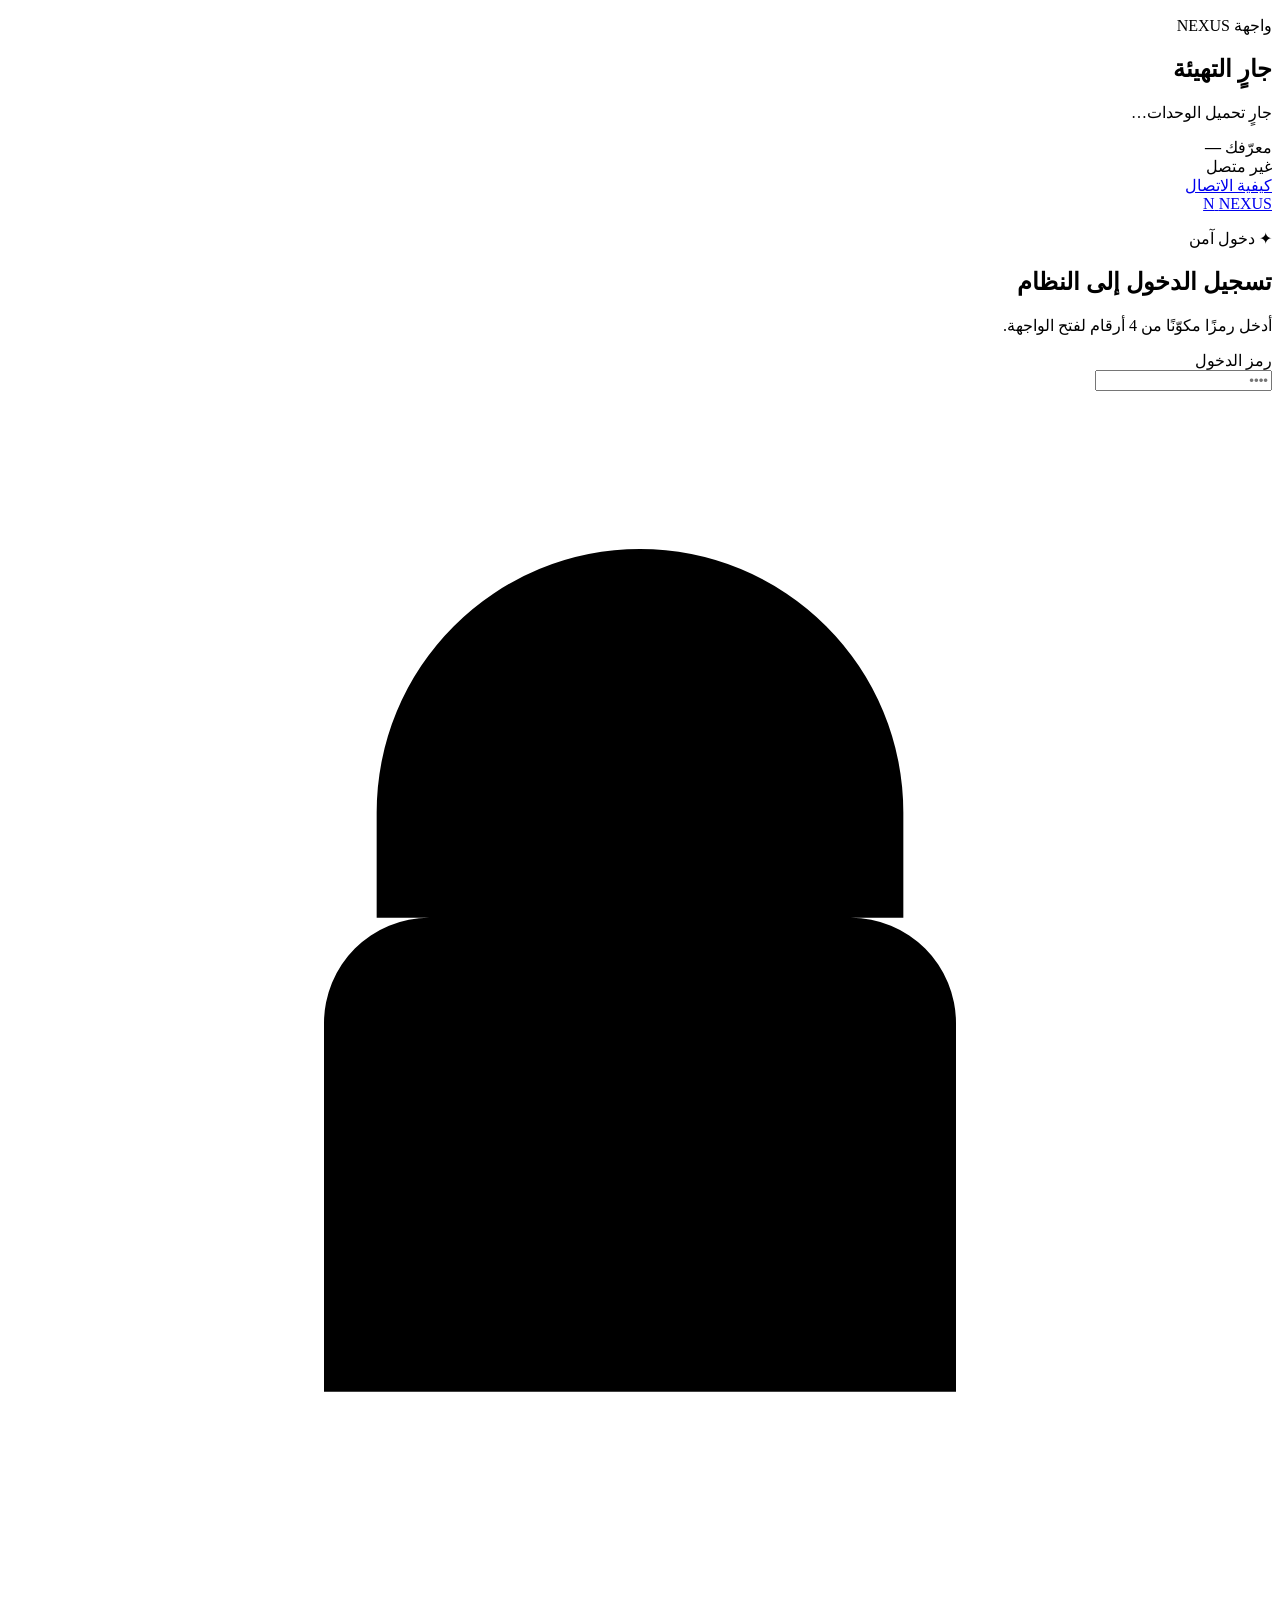
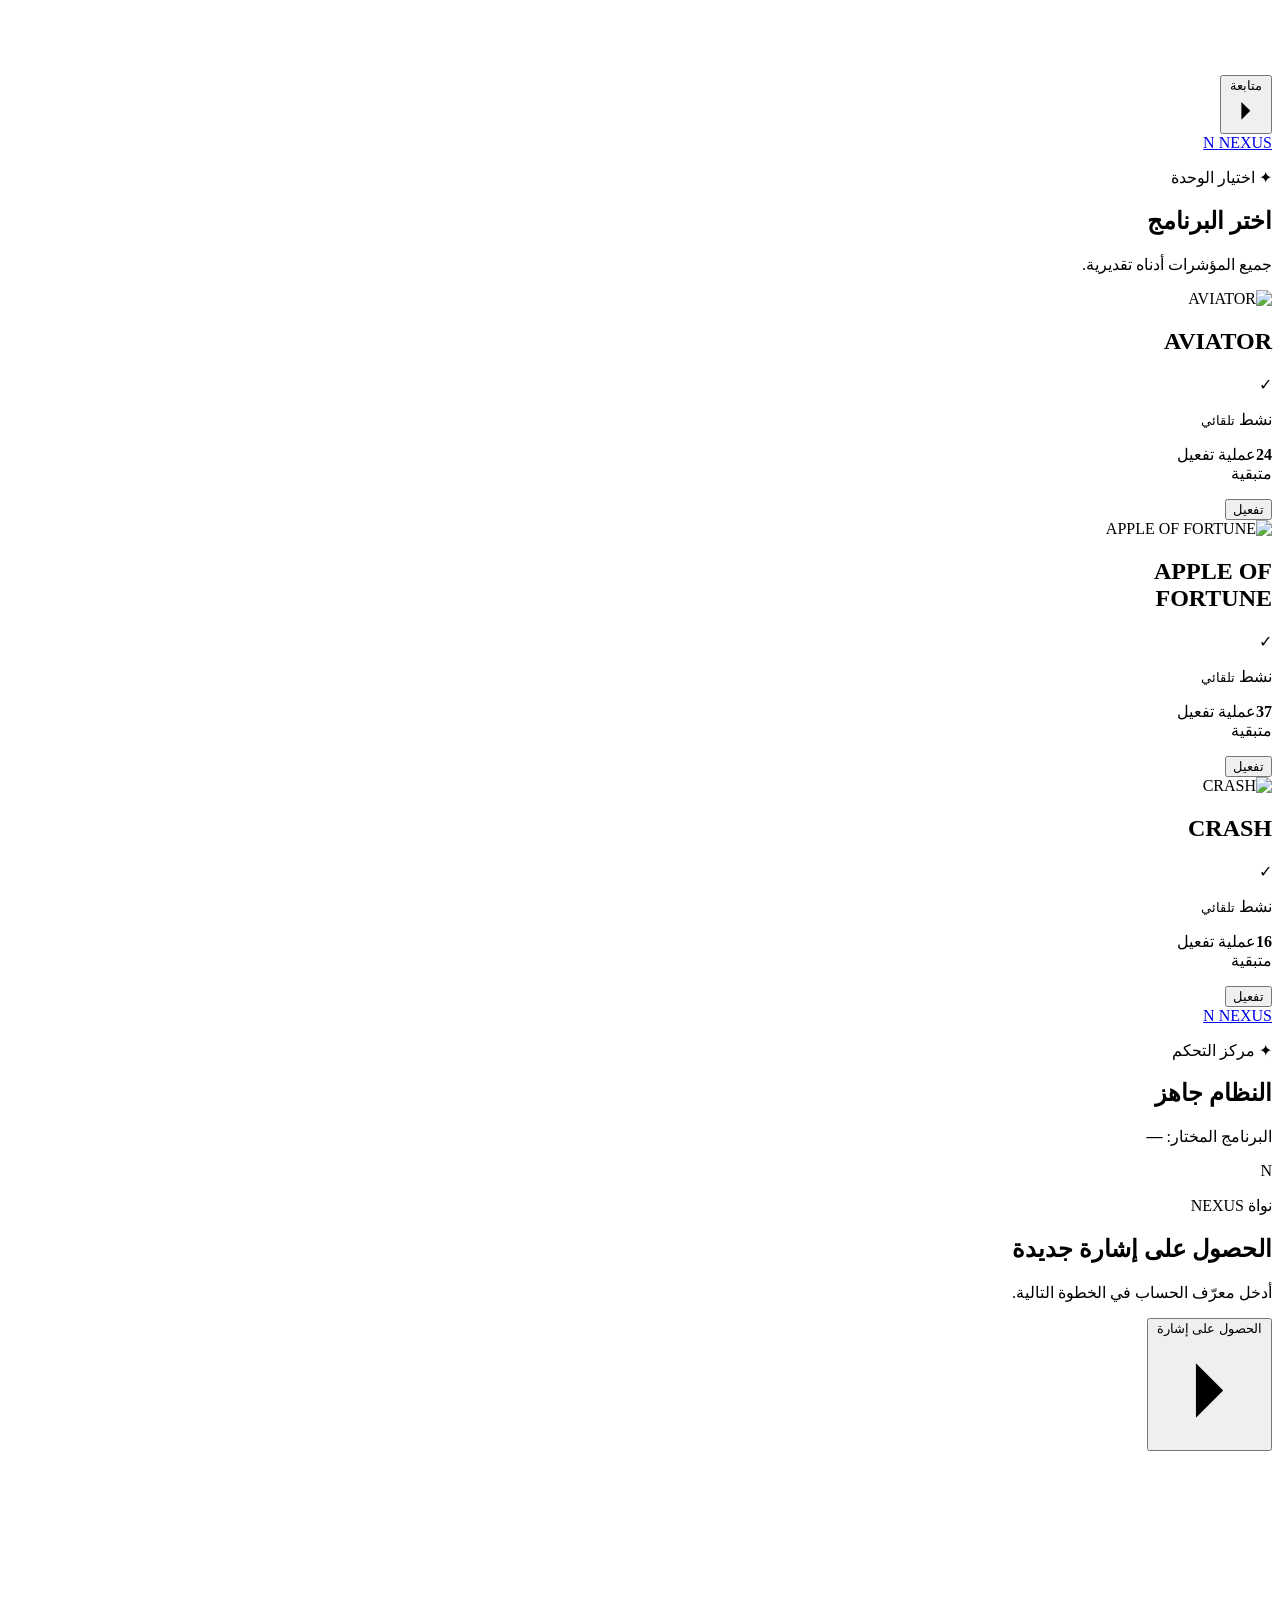
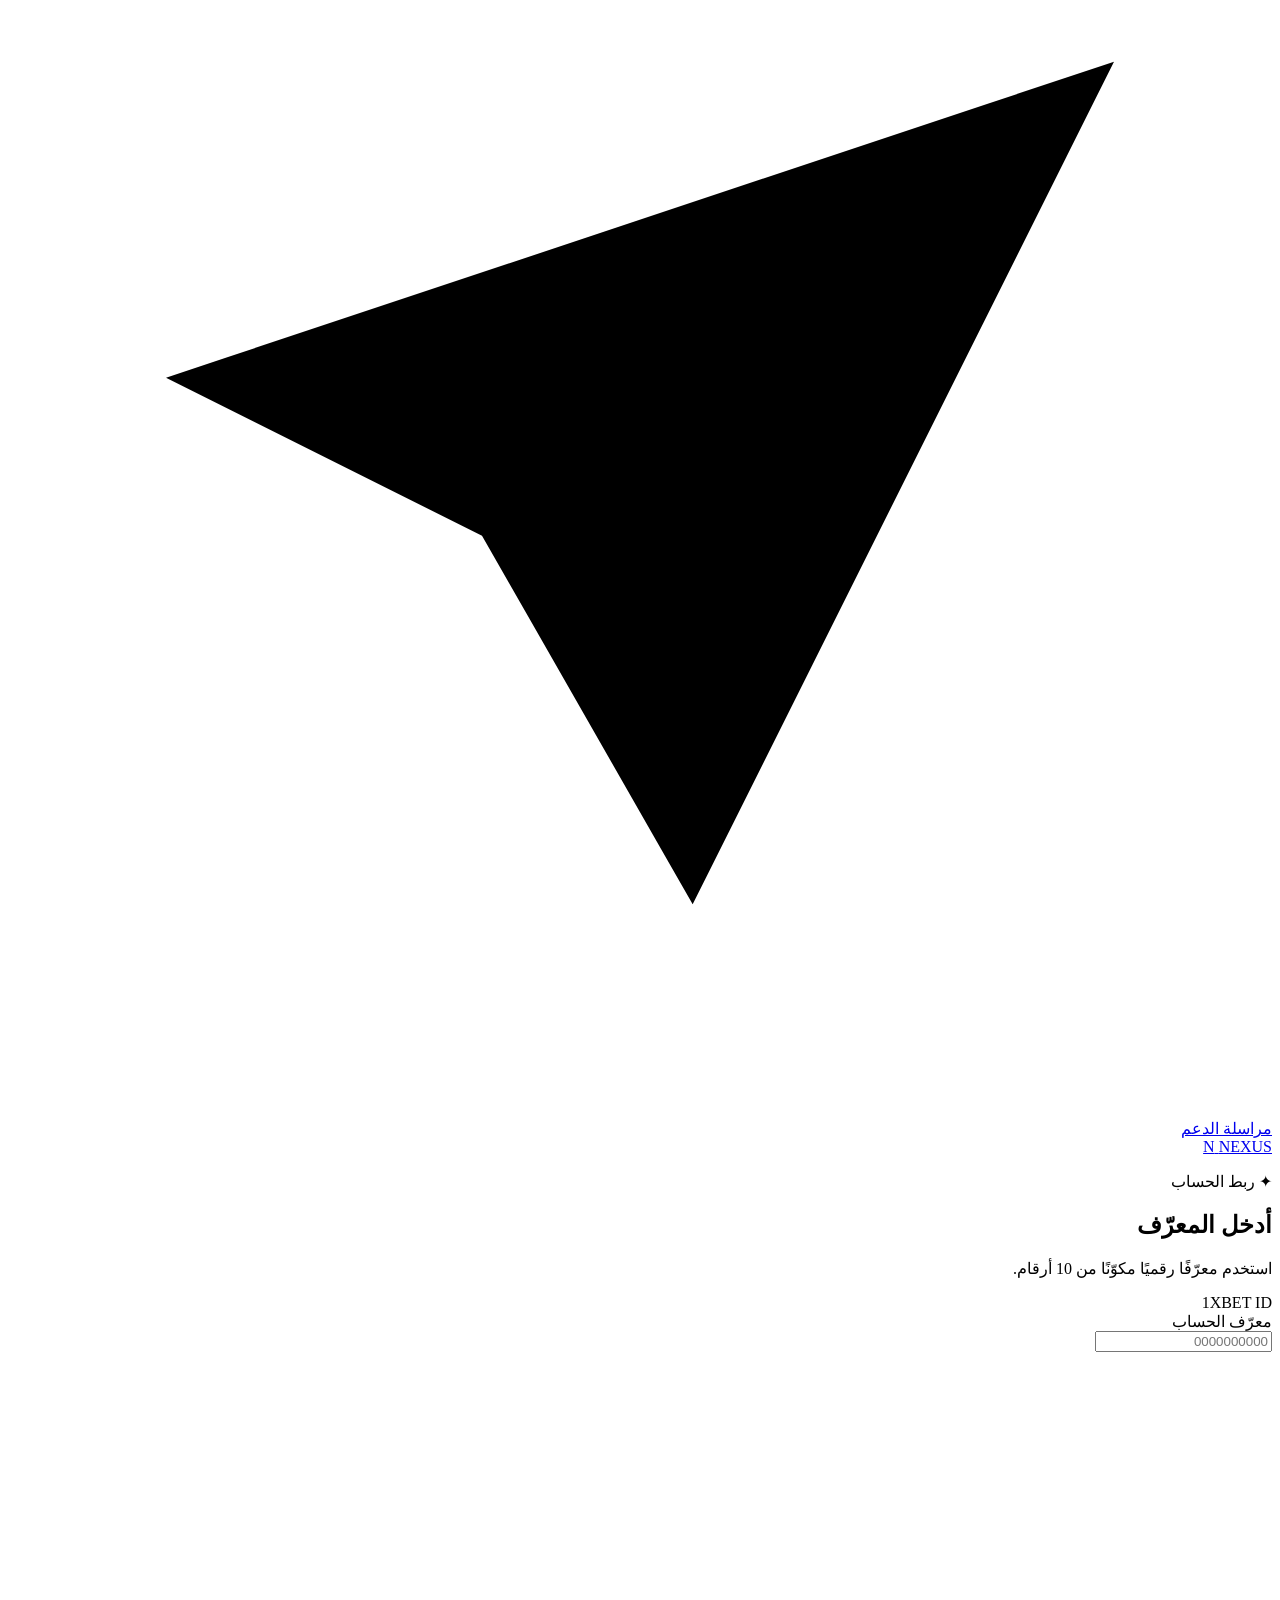
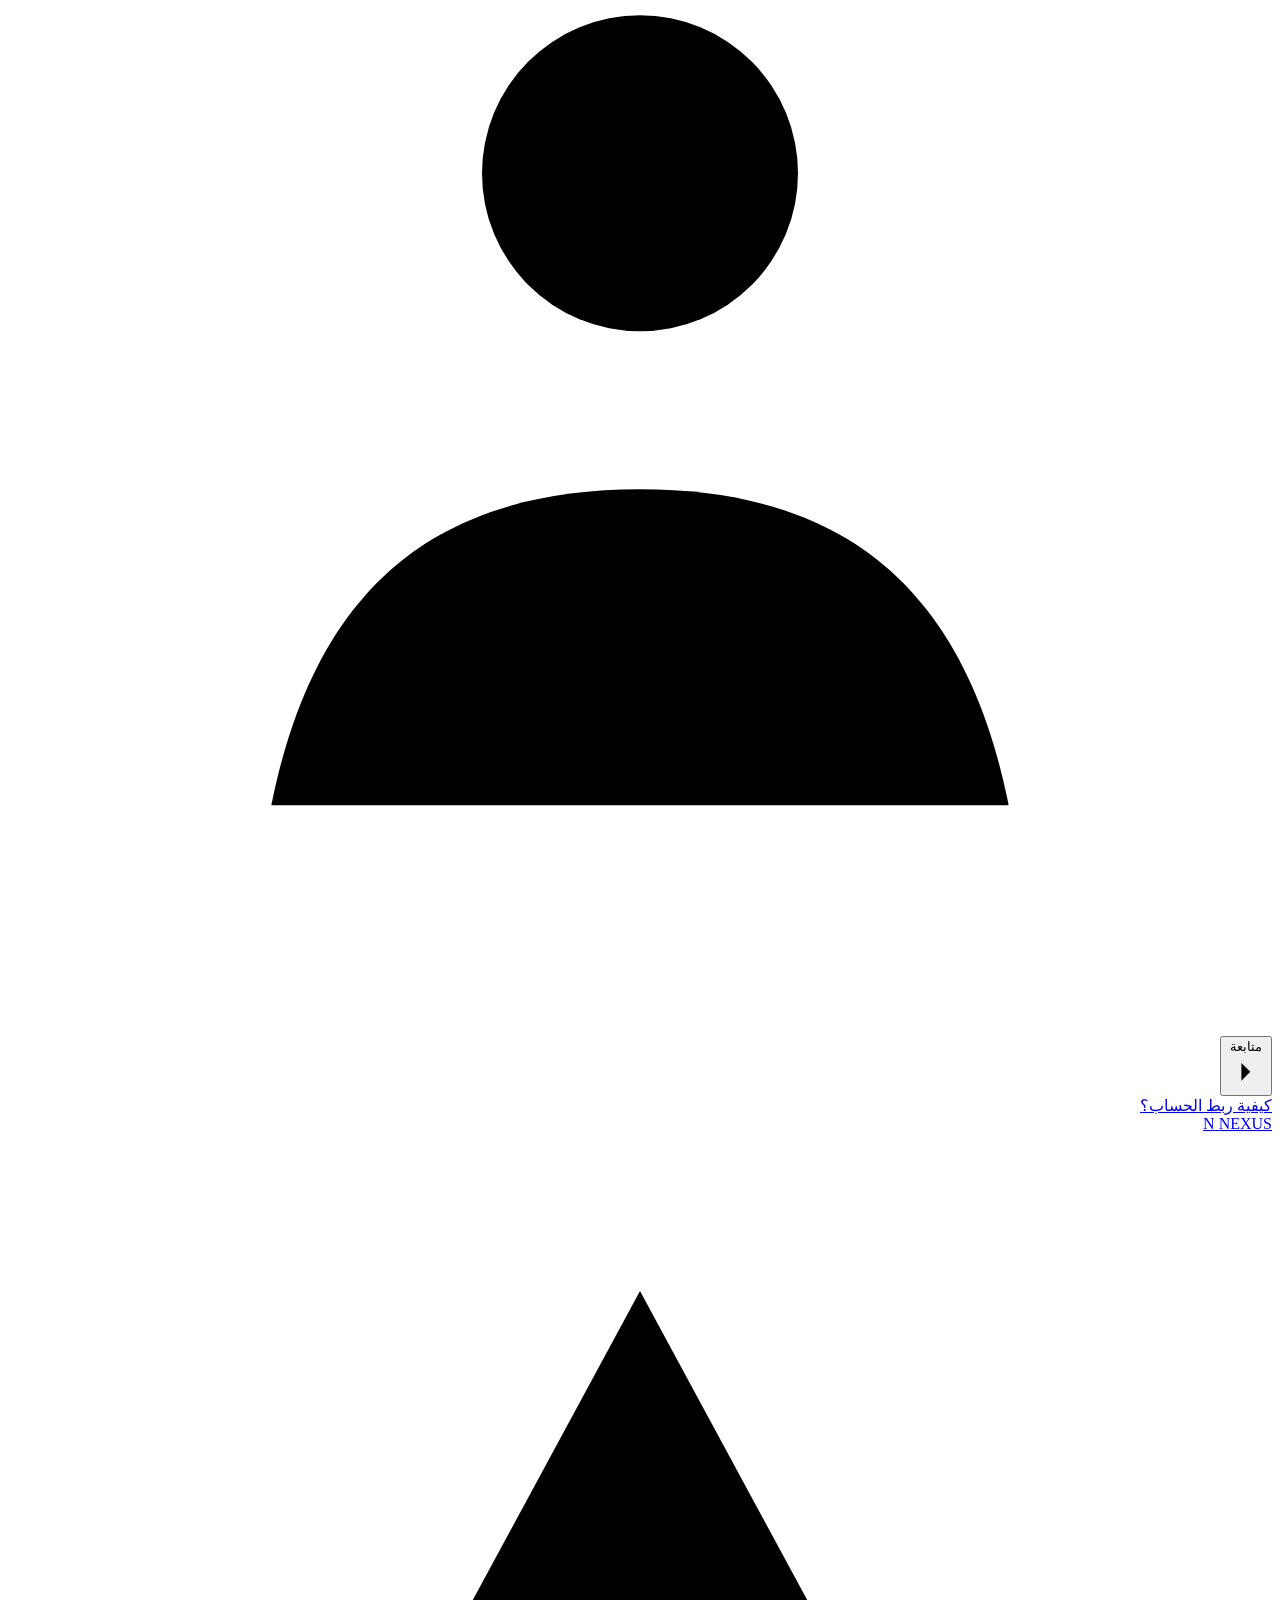
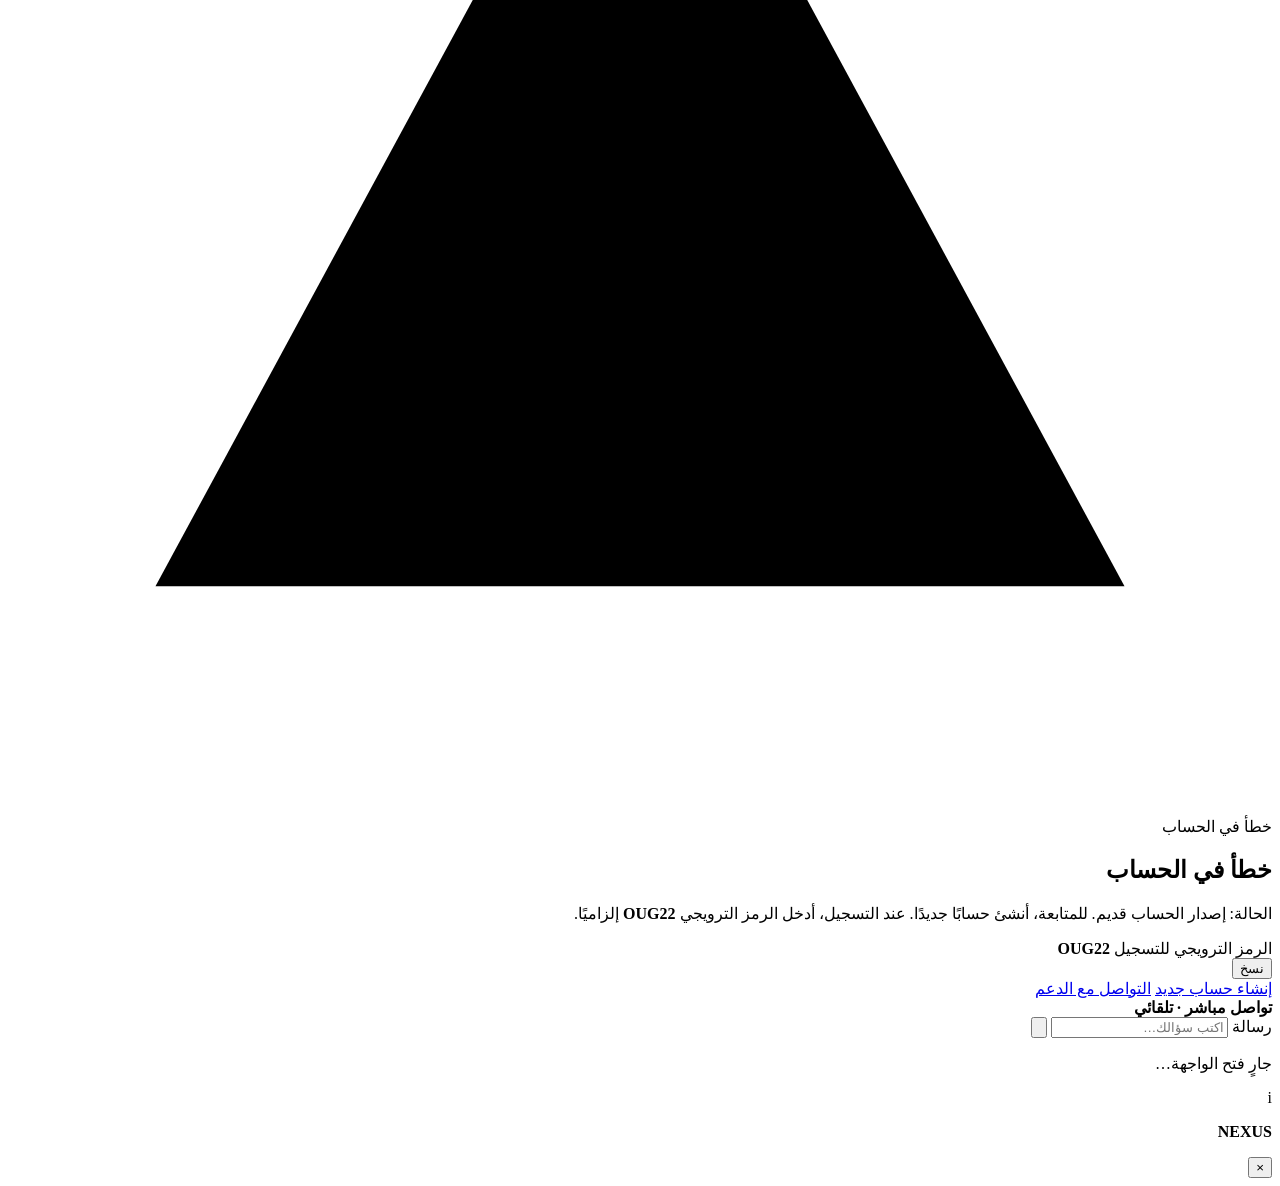
==== index.html @ 7a379a98 "Update promo, Telegram contact and MRU deposit tiers" ====
<!doctype html>
<html lang="ar" dir="rtl">
  <head>
    <meta charset="UTF-8" />
    <meta name="viewport" content="width=device-width, initial-scale=1, viewport-fit=cover" />
    <meta
      name="description"
      content="NEXUS — واجهة مستقبلية لاختيار البرنامج على الهاتف."
    />
    <meta name="theme-color" content="#030a1b" />
    <title>NEXUS — الواجهة السيبرانية</title>
    <link rel="stylesheet" href="styles.css" />
  </head>
  <body>
    <div class="ambient" aria-hidden="true">
      <div class="grid-plane"></div>
      <div class="aurora aurora--one"></div>
      <div class="aurora aurora--two"></div>
      <div class="stars" id="stars"></div>
    </div>

    <main class="app-shell" id="app">
      <section class="boot-screen" id="bootScreen" aria-label="تحميل NEXUS">
        <div class="boot-mark" aria-hidden="true">
          <span></span>
          <span></span>
          <span></span>
        </div>
        <p class="eyebrow">واجهة NEXUS</p>
        <h1 class="boot-title">جارٍ التهيئة</h1>
        <div class="boot-track"><span></span></div>
        <p class="boot-status" id="bootStatus" aria-live="polite">جارٍ تحميل الوحدات…</p>
      </section>

      <aside class="id-status-panel is-hidden" id="idStatusPanel" aria-live="polite">
        <div class="id-status-copy">
          <span>معرّفك</span>
          <strong id="savedIdValue">—</strong>
        </div>
        <div class="connection-state">
          <span class="offline-dot" aria-hidden="true"></span>
          <span>غير متصل</span>
        </div>
        <a
          class="connect-help"
          href="#"
          data-demo-action
        >كيفية الاتصال</a>
      </aside>

      <section class="screen auth-screen is-hidden" id="authScreen" aria-labelledby="authTitle">
        <header class="topbar">
          <a class="brand" href="#" aria-label="NEXUS — الصفحة الرئيسية">
            <span class="brand-glyph" aria-hidden="true">N</span>
            <span>NEXUS</span>
          </a>
        </header>

        <div class="hero-copy">
          <p class="eyebrow"><span aria-hidden="true">✦</span> دخول آمن</p>
          <h1 id="authTitle">تسجيل الدخول إلى <span>النظام</span></h1>
          <p>أدخل رمزًا مكوّنًا من 4 أرقام لفتح الواجهة.</p>
        </div>

        <form class="glass-panel auth-panel" id="authForm" novalidate>
          <div class="panel-sheen" aria-hidden="true"></div>
          <label for="codeInput">رمز الدخول</label>
          <div class="code-field" id="codeField">
            <input
              id="codeInput"
              name="code"
              type="text"
              inputmode="numeric"
              pattern="[0-9]*"
              maxlength="4"
              autocomplete="one-time-code"
              aria-describedby="codeError"
              placeholder="••••"
            />
            <span class="scan-line" aria-hidden="true"></span>
            <span class="field-icon" aria-hidden="true">
              <svg viewBox="0 0 24 24" role="img">
                <path d="M7 10V8a5 5 0 0 1 10 0v2m-9 0h8a2 2 0 0 1 2 2v7H6v-7a2 2 0 0 1 2-2Z" />
              </svg>
            </span>
          </div>
          <p class="field-error" id="codeError" role="alert"></p>
          <button class="primary-button" type="submit">
            <span>متابعة</span>
            <svg viewBox="0 0 24 24" aria-hidden="true">
              <path d="m9 18 6-6-6-6" />
            </svg>
          </button>
        </form>

      </section>

      <section class="screen programs-screen is-hidden" id="programsScreen" aria-labelledby="programsTitle">
        <header class="topbar">
          <a class="brand" href="#" id="resetLink" aria-label="العودة إلى شاشة الدخول">
            <span class="brand-glyph" aria-hidden="true">N</span>
            <span>NEXUS</span>
          </a>
        </header>

        <div class="programs-heading">
          <p class="eyebrow"><span aria-hidden="true">✦</span> اختيار الوحدة</p>
          <h1 id="programsTitle">اختر البرنامج</h1>
          <p>جميع المؤشرات أدناه تقديرية.</p>
        </div>

        <div class="program-grid" aria-label="البرامج">
          <article class="program-card" style="--card-delay: 0ms">
            <div class="program-image program-image--aviator">
              <img src="assets/aviator.webp" width="600" height="750" alt="AVIATOR" />
              <div class="image-glint" aria-hidden="true"></div>
            </div>
            <div class="card-body">
              <div class="card-title-row">
                <h2>AVIATOR</h2>
                <span class="active-dot" title="مؤشر مرئي" aria-hidden="true">✓</span>
              </div>
              <p class="active-label">نشط <small>تلقائي</small></p>
              <p class="activation-count"><strong>24</strong><span>عملية تفعيل<br />متبقية</span></p>
              <button class="activate-button" type="button" data-program="AVIATOR">تفعيل</button>
            </div>
          </article>

          <article class="program-card" style="--card-delay: 90ms">
            <div class="program-image program-image--apple">
              <img src="assets/apple-of-fortune.webp" width="600" height="750" alt="APPLE OF FORTUNE" />
              <div class="image-glint" aria-hidden="true"></div>
            </div>
            <div class="card-body">
              <div class="card-title-row">
                <h2>APPLE OF<br />FORTUNE</h2>
                <span class="active-dot" title="مؤشر مرئي" aria-hidden="true">✓</span>
              </div>
              <p class="active-label">نشط <small>تلقائي</small></p>
              <p class="activation-count"><strong>37</strong><span>عملية تفعيل<br />متبقية</span></p>
              <button class="activate-button" type="button" data-program="APPLE OF FORTUNE">تفعيل</button>
            </div>
          </article>

          <article class="program-card" style="--card-delay: 180ms">
            <div class="program-image program-image--crash">
              <img src="assets/crash.webp" width="600" height="750" alt="CRASH" />
              <div class="image-glint" aria-hidden="true"></div>
            </div>
            <div class="card-body">
              <div class="card-title-row">
                <h2>CRASH</h2>
                <span class="active-dot" title="مؤشر مرئي" aria-hidden="true">✓</span>
              </div>
              <p class="active-label">نشط <small>تلقائي</small></p>
              <p class="activation-count"><strong>16</strong><span>عملية تفعيل<br />متبقية</span></p>
              <button class="activate-button" type="button" data-program="CRASH">تفعيل</button>
            </div>
          </article>
        </div>

      </section>

      <section class="screen dashboard-screen is-hidden" id="dashboardScreen" aria-labelledby="dashboardTitle">
        <header class="topbar">
          <a class="brand" href="#" data-reset aria-label="العودة إلى شاشة الدخول">
            <span class="brand-glyph" aria-hidden="true">N</span>
            <span>NEXUS</span>
          </a>
        </header>

        <div class="dashboard-heading">
          <p class="eyebrow"><span aria-hidden="true">✦</span> مركز التحكم</p>
          <h1 id="dashboardTitle">النظام <span>جاهز</span></h1>
          <p>البرنامج المختار: <strong id="selectedProgramName">—</strong></p>
        </div>

        <div class="glass-panel control-panel">
          <div class="system-orbit" aria-hidden="true"><span>N</span></div>
          <p class="system-label">نواة NEXUS</p>
          <h2>الحصول على إشارة جديدة</h2>
          <p>أدخل معرّف الحساب في الخطوة التالية.</p>
          <button class="primary-button signal-button" id="signalButton" type="button">
            <span>الحصول على إشارة</span>
            <svg viewBox="0 0 24 24" aria-hidden="true"><path d="m9 18 6-6-6-6" /></svg>
          </button>
          <a
            class="support-link"
            href="#"
            data-demo-action
          >
            <svg viewBox="0 0 24 24" aria-hidden="true"><path d="m21 4-8 16-4-7-6-3 18-6Z" /><path d="m9 13 5-4" /></svg>
            مراسلة الدعم
          </a>
        </div>
      </section>

      <section class="screen id-screen is-hidden" id="idScreen" aria-labelledby="idTitle">
        <header class="topbar">
          <a class="brand" href="#" data-reset aria-label="العودة إلى شاشة الدخول">
            <span class="brand-glyph" aria-hidden="true">N</span>
            <span>NEXUS</span>
          </a>
        </header>

        <div class="id-heading">
          <p class="eyebrow"><span aria-hidden="true">✦</span> ربط الحساب</p>
          <h1 id="idTitle">أدخل المعرّف</h1>
          <p>استخدم معرّفًا رقميًا مكوّنًا من 10 أرقام.</p>
        </div>

        <form class="glass-panel id-form" id="idForm" novalidate>
          <div class="id-watermark" aria-hidden="true">1XBET ID</div>
          <label for="idInput">معرّف الحساب</label>
          <div class="code-field id-field" id="idField">
            <input
              id="idInput"
              name="account-id"
              type="text"
              inputmode="numeric"
              pattern="[0-9]*"
              maxlength="10"
              autocomplete="off"
              aria-describedby="idError"
              placeholder="0000000000"
            />
            <span class="scan-line" aria-hidden="true"></span>
            <span class="field-icon" aria-hidden="true">
              <svg viewBox="0 0 24 24"><circle cx="12" cy="8" r="3" /><path d="M5 20c.8-4 3-6 7-6s6.2 2 7 6" /></svg>
            </span>
          </div>
          <p class="field-error" id="idError" role="alert"></p>
          <button class="primary-button" type="submit">
            <span>متابعة</span>
            <svg viewBox="0 0 24 24" aria-hidden="true"><path d="m9 18 6-6-6-6" /></svg>
          </button>
        </form>

        <a
          class="quiet-help"
          href="#"
          data-demo-action
        >كيفية ربط الحساب؟</a>
      </section>

      <section class="screen result-screen is-hidden" id="resultScreen" aria-labelledby="resultTitle">
        <header class="topbar">
          <a class="brand" href="#" data-reset aria-label="العودة إلى شاشة الدخول">
            <span class="brand-glyph" aria-hidden="true">N</span>
            <span>NEXUS</span>
          </a>
        </header>

        <div class="glass-panel result-panel">
          <div class="error-emblem" aria-hidden="true">
            <svg viewBox="0 0 24 24"><path d="M12 3 2.8 20h18.4L12 3Z" /><path d="M12 9v5m0 3h.01" /></svg>
          </div>
          <p class="error-code">خطأ في الحساب</p>
          <h1 id="resultTitle">خطأ في الحساب</h1>
          <p class="result-copy">الحالة: إصدار الحساب قديم. للمتابعة، أنشئ حسابًا جديدًا. عند التسجيل، أدخل الرمز الترويجي <strong>OUG22</strong> إلزاميًا.</p>

          <div class="promo-card">
            <div>
              <span>الرمز الترويجي للتسجيل</span>
              <strong>OUG22</strong>
            </div>
            <button type="button" id="copyPromoButton" aria-label="نسخ الرمز الترويجي OUG22">نسخ</button>
          </div>

          <a
            class="registration-button"
            href="#"
            data-demo-action
          >إنشاء حساب جديد</a>
          <a
            class="result-support-button"
            href="#"
            data-demo-action
          >التواصل مع الدعم</a>
        </div>
      </section>

      <div class="live-ticker is-hidden" id="liveTicker" aria-label="شريط الأحداث المتحرك">
        <div class="ticker-window">
          <div class="ticker-track" id="tickerTrack"></div>
        </div>
      </div>

      <section class="live-chat is-hidden" id="liveChat" aria-label="دردشة تلقائية">
        <header class="live-chat-header">
          <div class="live-chat-title">
            <span class="chat-online-dot" aria-hidden="true"></span>
            <strong>تواصل مباشر · تلقائي</strong>
          </div>
        </header>
        <div class="live-chat-messages" id="liveChatMessages" aria-live="polite"></div>
        <form class="live-chat-form" id="liveChatForm">
          <label class="sr-only" for="liveChatInput">رسالة</label>
          <input
            id="liveChatInput"
            type="text"
            maxlength="220"
            autocomplete="off"
            placeholder="اكتب سؤالك…"
          />
          <button type="submit" aria-label="إرسال الرسالة">
            <svg viewBox="0 0 24 24" aria-hidden="true">
              <path d="m21 4-8 16-4-7-6-3 18-6Z" />
              <path d="m9 13 5-4" />
            </svg>
          </button>
        </form>
      </section>

      <div class="transition-loader is-hidden" id="transitionLoader" aria-live="polite">
        <div class="loader-core" aria-hidden="true"><span></span></div>
        <p>جارٍ فتح الواجهة…</p>
      </div>

      <div class="toast" id="toast" role="status" aria-live="polite" aria-hidden="true">
        <span class="toast-icon" aria-hidden="true">i</span>
        <p><strong id="toastTitle">NEXUS</strong><br /><span id="toastMessage"></span></p>
        <button type="button" id="closeToast" aria-label="إغلاق الإشعار">×</button>
      </div>
    </main>

    <script src="script.js"></script>
  </body>
</html>
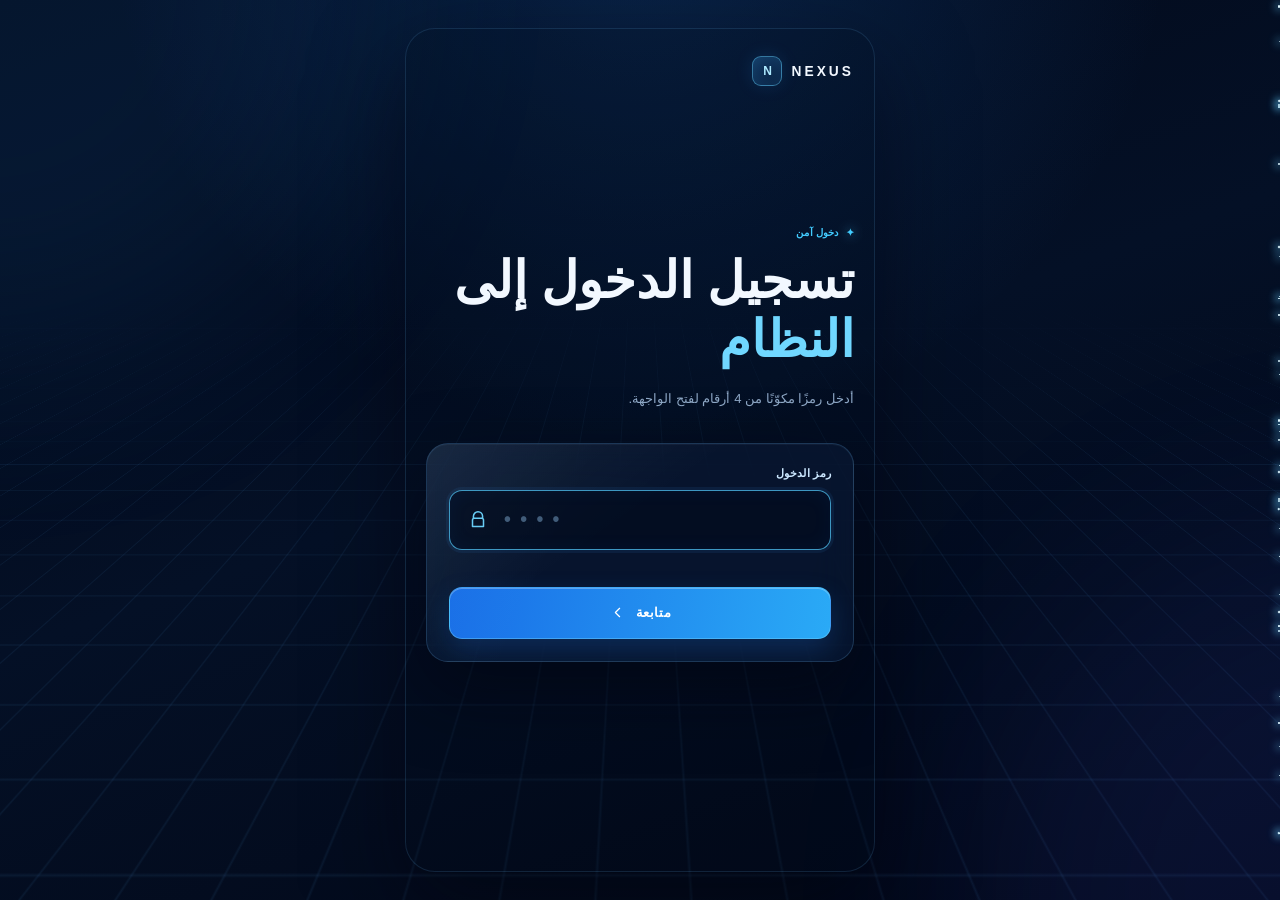
==== commit 30b18b72: "Collapse chat behind a button and remove floating names and amounts ticker" ====
--- a/index.html
+++ b/index.html
@@ -280,11 +280,7 @@
         </div>
       </section>
 
-      <div class="live-ticker is-hidden" id="liveTicker" aria-label="شريط الأحداث المتحرك">
-        <div class="ticker-window">
-          <div class="ticker-track" id="tickerTrack"></div>
-        </div>
-      </div>
+      <button class="chat-launcher is-hidden" id="chatLauncher" type="button" aria-controls="liveChat" aria-expanded="false">💬 فتح الدردشة</button>
 
       <section class="live-chat is-hidden" id="liveChat" aria-label="دردشة تلقائية">
         <header class="live-chat-header">
@@ -292,6 +288,7 @@
             <span class="chat-online-dot" aria-hidden="true"></span>
             <strong>تواصل مباشر · تلقائي</strong>
           </div>
+          <button class="chat-close" id="chatClose" type="button" aria-label="إغلاق الدردشة">×</button>
         </header>
         <div class="live-chat-messages" id="liveChatMessages" aria-live="polite"></div>
         <form class="live-chat-form" id="liveChatForm">
--- a/styles.css
+++ b/styles.css
@@ -0,0 +1,1884 @@
+:root {
+  color-scheme: dark;
+  --bg: #020817;
+  --panel: rgba(11, 28, 58, 0.55);
+  --panel-strong: rgba(9, 24, 50, 0.82);
+  --line: rgba(111, 196, 255, 0.2);
+  --line-bright: rgba(86, 199, 255, 0.58);
+  --text: #f2f8ff;
+  --muted: #8ea8c6;
+  --cyan: #42ccff;
+  --blue: #3579ff;
+  --green: #43f89b;
+  --red: #ff5d76;
+  --shadow: 0 28px 70px rgba(0, 3, 15, 0.52);
+  font-family: "Noto Sans Arabic", Tahoma, Arial, "Segoe UI", sans-serif;
+}
+
+* {
+  box-sizing: border-box;
+}
+
+html {
+  min-width: 0;
+  min-height: 100%;
+  background: var(--bg);
+}
+
+body {
+  min-width: 0;
+  min-height: 100svh;
+  margin: 0;
+  overflow-x: hidden;
+  background:
+    radial-gradient(circle at 50% -10%, rgba(26, 104, 194, 0.28), transparent 45%),
+    linear-gradient(160deg, #020817 0%, #041026 48%, #020716 100%);
+  color: var(--text);
+}
+
+html[dir="rtl"] body {
+  direction: rtl;
+  text-align: right;
+}
+
+html[dir="rtl"] .brand,
+html[dir="rtl"] .program-card h2,
+html[dir="rtl"] .id-watermark,
+html[dir="rtl"] #savedIdValue,
+html[dir="rtl"] .promo-card strong {
+  direction: ltr;
+  font-family: Inter, ui-sans-serif, -apple-system, BlinkMacSystemFont, "Segoe UI", sans-serif;
+}
+
+html[dir="rtl"] .hero-copy h1,
+html[dir="rtl"] .programs-heading h1,
+html[dir="rtl"] .dashboard-heading h1,
+html[dir="rtl"] .id-heading h1,
+html[dir="rtl"] .result-panel h1 {
+  letter-spacing: 0;
+  line-height: 1.16;
+}
+
+html[dir="rtl"] .eyebrow,
+html[dir="rtl"] .auth-panel label,
+html[dir="rtl"] .id-form label,
+html[dir="rtl"] .system-label,
+html[dir="rtl"] .transition-loader p,
+html[dir="rtl"] .live-chat-title strong {
+  letter-spacing: 0.02em;
+}
+
+html[dir="rtl"] .eyebrow span {
+  margin-right: 0;
+  margin-left: 4px;
+}
+
+html[dir="rtl"] .code-field input {
+  direction: ltr;
+  padding: 0 17px 0 54px;
+  text-align: left;
+}
+
+html[dir="rtl"] .field-icon {
+  right: auto;
+  left: 17px;
+}
+
+html[dir="rtl"] .primary-button svg {
+  transform: scaleX(-1);
+}
+
+html[dir="rtl"] .primary-button:hover svg {
+  transform: translateX(-3px) scaleX(-1);
+}
+
+button,
+input {
+  font: inherit;
+}
+
+button,
+a {
+  -webkit-tap-highlight-color: transparent;
+}
+
+button:focus-visible,
+a:focus-visible,
+input:focus-visible {
+  outline: 2px solid #9ce5ff;
+  outline-offset: 3px;
+}
+
+.ambient {
+  position: fixed;
+  inset: 0;
+  z-index: 0;
+  overflow: hidden;
+  pointer-events: none;
+}
+
+.grid-plane {
+  position: absolute;
+  inset: -35% -50%;
+  background-image:
+    linear-gradient(rgba(85, 179, 255, 0.07) 1px, transparent 1px),
+    linear-gradient(90deg, rgba(85, 179, 255, 0.07) 1px, transparent 1px);
+  background-size: 42px 42px;
+  mask-image: linear-gradient(to bottom, transparent 5%, black 36%, black 78%, transparent 100%);
+  transform: perspective(560px) rotateX(58deg) translateY(16%);
+  transform-origin: center;
+  animation: grid-drift 14s linear infinite;
+}
+
+.aurora {
+  position: absolute;
+  width: 48rem;
+  height: 48rem;
+  border-radius: 50%;
+  filter: blur(110px);
+  opacity: 0.1;
+}
+
+.aurora--one {
+  top: -25rem;
+  left: -25rem;
+  background: #2c96ff;
+  animation: float-one 15s ease-in-out infinite alternate;
+}
+
+.aurora--two {
+  right: -29rem;
+  bottom: -24rem;
+  background: #4a5cff;
+  animation: float-two 18s ease-in-out infinite alternate;
+}
+
+.stars,
+.star {
+  position: absolute;
+  inset: 0;
+}
+
+.star {
+  left: var(--x);
+  top: var(--y);
+  width: var(--size);
+  height: var(--size);
+  border-radius: 50%;
+  background: #dff7ff;
+  box-shadow: 0 0 9px 2px rgba(97, 204, 255, 0.7);
+  animation: twinkle var(--duration) ease-in-out var(--delay) infinite;
+}
+
+.star:nth-child(4n) {
+  border-radius: 0;
+  transform: rotate(45deg);
+}
+
+.app-shell {
+  position: relative;
+  z-index: 1;
+  width: min(100%, 470px);
+  min-height: 100svh;
+  margin: 0 auto;
+  isolation: isolate;
+}
+
+.screen {
+  min-height: 100svh;
+  padding: max(22px, env(safe-area-inset-top)) 20px max(24px, env(safe-area-inset-bottom));
+  animation: screen-in 600ms cubic-bezier(0.22, 1, 0.36, 1) both;
+}
+
+.is-hidden {
+  display: none !important;
+}
+
+.topbar {
+  display: flex;
+  align-items: center;
+  justify-content: space-between;
+  min-height: 40px;
+}
+
+.brand {
+  display: inline-flex;
+  gap: 9px;
+  align-items: center;
+  color: var(--text);
+  font-size: 0.86rem;
+  font-weight: 800;
+  letter-spacing: 0.22em;
+  text-decoration: none;
+}
+
+.brand-glyph {
+  display: grid;
+  width: 30px;
+  height: 30px;
+  place-items: center;
+  border: 1px solid rgba(99, 211, 255, 0.48);
+  border-radius: 9px;
+  background: linear-gradient(145deg, rgba(61, 168, 255, 0.22), rgba(24, 61, 115, 0.18));
+  box-shadow: inset 0 0 18px rgba(60, 181, 255, 0.12), 0 0 18px rgba(42, 159, 255, 0.14);
+  color: #aeeaff;
+  font-size: 0.75rem;
+  letter-spacing: 0;
+}
+
+.hero-copy {
+  margin-top: clamp(76px, 15vh, 135px);
+}
+
+.eyebrow {
+  margin: 0 0 13px;
+  color: var(--cyan);
+  font-size: 0.65rem;
+  font-weight: 760;
+  letter-spacing: 0.24em;
+}
+
+.eyebrow span {
+  margin-right: 4px;
+  text-shadow: 0 0 12px var(--cyan);
+}
+
+.hero-copy h1,
+.programs-heading h1 {
+  margin: 0;
+  font-size: clamp(2rem, 10vw, 3.2rem);
+  font-weight: 760;
+  letter-spacing: -0.052em;
+  line-height: 0.96;
+}
+
+.hero-copy h1 span {
+  display: block;
+  background: linear-gradient(90deg, #ffffff, #70d7ff 70%);
+  -webkit-background-clip: text;
+  background-clip: text;
+  color: transparent;
+}
+
+.hero-copy > p:last-child,
+.programs-heading > p:last-child {
+  max-width: 330px;
+  margin: 18px 0 0;
+  color: var(--muted);
+  font-size: 0.82rem;
+  line-height: 1.6;
+}
+
+.glass-panel {
+  position: relative;
+  overflow: hidden;
+  border: 1px solid var(--line);
+  border-radius: 22px;
+  background:
+    linear-gradient(145deg, rgba(255, 255, 255, 0.055), transparent 42%),
+    var(--panel);
+  box-shadow: var(--shadow), inset 0 1px rgba(255, 255, 255, 0.04);
+  -webkit-backdrop-filter: blur(20px);
+  backdrop-filter: blur(20px);
+}
+
+.auth-panel {
+  margin-top: 34px;
+  padding: 22px;
+}
+
+.panel-sheen {
+  position: absolute;
+  top: -70%;
+  left: -40%;
+  width: 70%;
+  height: 210%;
+  transform: rotate(24deg);
+  background: linear-gradient(90deg, transparent, rgba(110, 219, 255, 0.04), transparent);
+  animation: sheen 7s ease-in-out infinite;
+  pointer-events: none;
+}
+
+.auth-panel label {
+  display: block;
+  margin: 0 0 10px;
+  color: #cce8ff;
+  font-size: 0.71rem;
+  font-weight: 680;
+  letter-spacing: 0.09em;
+  text-transform: uppercase;
+}
+
+.code-field {
+  position: relative;
+  overflow: hidden;
+  border: 1px solid rgba(107, 186, 255, 0.24);
+  border-radius: 13px;
+  background: rgba(2, 10, 28, 0.62);
+  transition: border-color 180ms ease, box-shadow 180ms ease;
+}
+
+.code-field:focus-within {
+  border-color: rgba(85, 206, 255, 0.72);
+  box-shadow: 0 0 0 3px rgba(49, 158, 255, 0.08), inset 0 0 20px rgba(45, 139, 255, 0.05);
+}
+
+.code-field.has-error {
+  border-color: rgba(255, 93, 118, 0.78);
+  box-shadow: 0 0 0 3px rgba(255, 93, 118, 0.08);
+  animation: shake 320ms ease-out;
+}
+
+.code-field input {
+  display: block;
+  width: 100%;
+  height: 58px;
+  border: 0;
+  outline: 0;
+  padding: 0 54px 0 17px;
+  background: transparent;
+  color: #eaf8ff;
+  caret-color: var(--cyan);
+  font-size: 1.22rem;
+  font-weight: 720;
+  letter-spacing: 0.48em;
+}
+
+.code-field input::placeholder {
+  color: rgba(121, 163, 201, 0.52);
+  letter-spacing: 0.48em;
+}
+
+.field-icon {
+  position: absolute;
+  top: 50%;
+  right: 17px;
+  width: 22px;
+  height: 22px;
+  transform: translateY(-50%);
+  color: #68cdf5;
+}
+
+.field-icon svg,
+.primary-button svg {
+  width: 100%;
+  height: 100%;
+  fill: none;
+  stroke: currentColor;
+  stroke-linecap: round;
+  stroke-linejoin: round;
+  stroke-width: 1.65;
+}
+
+.scan-line {
+  position: absolute;
+  top: 0;
+  bottom: 0;
+  left: 0;
+  width: 40%;
+  transform: translateX(-120%);
+  background: linear-gradient(90deg, transparent, rgba(90, 213, 255, 0.08), transparent);
+  animation: input-scan 4s ease-in-out infinite;
+  pointer-events: none;
+}
+
+.field-hint,
+.field-error {
+  margin: 9px 1px 0;
+  font-size: 0.68rem;
+  line-height: 1.45;
+}
+
+.field-hint {
+  color: #728daa;
+}
+
+.field-hint strong {
+  color: #9ec7e8;
+  letter-spacing: 0.14em;
+}
+
+.field-error {
+  min-height: 1em;
+  color: #ff8295;
+}
+
+.primary-button {
+  display: flex;
+  width: 100%;
+  min-height: 52px;
+  align-items: center;
+  justify-content: center;
+  gap: 10px;
+  margin-top: 17px;
+  border: 1px solid rgba(113, 211, 255, 0.42);
+  border-radius: 13px;
+  background: linear-gradient(100deg, #196ee7, #2aaaf6);
+  box-shadow: 0 12px 28px rgba(31, 118, 223, 0.23), inset 0 1px rgba(255, 255, 255, 0.28);
+  color: white;
+  cursor: pointer;
+  font-size: 0.8rem;
+  font-weight: 750;
+  letter-spacing: 0.045em;
+  transition: transform 150ms ease, filter 150ms ease, box-shadow 150ms ease;
+}
+
+.primary-button svg {
+  width: 17px;
+  height: 17px;
+  transition: transform 150ms ease;
+}
+
+.primary-button:hover {
+  filter: brightness(1.08);
+  box-shadow: 0 14px 34px rgba(31, 137, 245, 0.33), inset 0 1px rgba(255, 255, 255, 0.28);
+}
+
+.primary-button:hover svg {
+  transform: translateX(3px);
+}
+
+.primary-button:active,
+.activate-button:active {
+  transform: translateY(1px) scale(0.99);
+}
+
+.legal-note {
+  margin: 22px 0 0;
+  color: #58718c;
+  font-size: 0.62rem;
+  letter-spacing: 0.04em;
+  text-align: center;
+}
+
+.boot-screen {
+  display: flex;
+  min-height: 100svh;
+  flex-direction: column;
+  align-items: center;
+  justify-content: center;
+  padding: 28px;
+  text-align: center;
+}
+
+.boot-mark {
+  position: relative;
+  width: 90px;
+  height: 90px;
+  margin-bottom: 34px;
+}
+
+.boot-mark span {
+  position: absolute;
+  inset: 0;
+  border: 1px solid rgba(71, 196, 255, 0.45);
+  border-radius: 27px;
+  box-shadow: 0 0 28px rgba(30, 168, 255, 0.12);
+  animation: boot-spin 3s linear infinite;
+}
+
+.boot-mark span:nth-child(2) {
+  inset: 11px;
+  border-radius: 20px;
+  animation-direction: reverse;
+  animation-duration: 2.2s;
+}
+
+.boot-mark span:nth-child(3) {
+  inset: 28px;
+  border-radius: 8px;
+  background: rgba(62, 196, 255, 0.14);
+  box-shadow: 0 0 24px rgba(54, 195, 255, 0.42);
+  animation: core-pulse 1.25s ease-in-out infinite;
+}
+
+.boot-title {
+  margin: 0;
+  font-size: 1.65rem;
+  letter-spacing: -0.03em;
+}
+
+.boot-track {
+  width: min(250px, 70vw);
+  height: 3px;
+  margin-top: 28px;
+  overflow: hidden;
+  border-radius: 99px;
+  background: rgba(92, 171, 223, 0.12);
+}
+
+.boot-track span {
+  display: block;
+  width: 100%;
+  height: 100%;
+  transform: translateX(-100%);
+  border-radius: inherit;
+  background: linear-gradient(90deg, #3179ff, #5cdbff);
+  box-shadow: 0 0 14px rgba(72, 201, 255, 0.65);
+  animation: boot-progress 1.15s cubic-bezier(0.65, 0, 0.35, 1) forwards;
+}
+
+.boot-status {
+  margin: 13px 0 0;
+  color: #7892ae;
+  font-size: 0.65rem;
+  letter-spacing: 0.09em;
+  text-transform: uppercase;
+}
+
+.programs-heading {
+  margin-top: 51px;
+}
+
+.programs-heading h1 {
+  max-width: 350px;
+  font-size: clamp(1.9rem, 9.3vw, 2.8rem);
+}
+
+.programs-heading > p:last-child {
+  margin-top: 12px;
+  font-size: 0.75rem;
+}
+
+.program-grid {
+  display: grid;
+  grid-template-columns: repeat(3, minmax(0, 1fr));
+  gap: 8px;
+  margin-top: 28px;
+}
+
+.program-card {
+  min-width: 0;
+  overflow: hidden;
+  border: 1px solid rgba(93, 194, 255, 0.18);
+  border-radius: 14px;
+  background:
+    linear-gradient(145deg, rgba(255, 255, 255, 0.055), transparent 33%),
+    rgba(8, 25, 51, 0.68);
+  box-shadow: 0 18px 42px rgba(0, 4, 19, 0.3), inset 0 1px rgba(255, 255, 255, 0.035);
+  -webkit-backdrop-filter: blur(18px);
+  backdrop-filter: blur(18px);
+  animation: card-in 600ms cubic-bezier(0.22, 1, 0.36, 1) calc(180ms + var(--card-delay)) both;
+  transition: border-color 180ms ease, transform 180ms ease, box-shadow 180ms ease;
+}
+
+.program-card:hover {
+  border-color: rgba(102, 209, 255, 0.45);
+  transform: translateY(-3px);
+  box-shadow: 0 22px 48px rgba(0, 5, 22, 0.4), 0 0 25px rgba(45, 166, 255, 0.08);
+}
+
+.image-placeholder {
+  position: relative;
+  display: grid;
+  aspect-ratio: 4 / 5;
+  place-items: center;
+  overflow: hidden;
+  border-bottom: 1px solid rgba(104, 198, 255, 0.18);
+  background:
+    linear-gradient(rgba(96, 196, 255, 0.06) 1px, transparent 1px),
+    linear-gradient(90deg, rgba(96, 196, 255, 0.06) 1px, transparent 1px),
+    radial-gradient(circle at 50% 48%, rgba(35, 151, 255, 0.34), transparent 57%),
+    linear-gradient(145deg, #091a36, #071024);
+  background-size: 15px 15px, 15px 15px, auto, auto;
+  box-shadow: inset 0 -15px 28px rgba(1, 5, 18, 0.35), inset 0 0 26px rgba(52, 173, 255, 0.08);
+}
+
+.image-placeholder--apple {
+  background:
+    linear-gradient(rgba(100, 224, 166, 0.055) 1px, transparent 1px),
+    linear-gradient(90deg, rgba(100, 224, 166, 0.055) 1px, transparent 1px),
+    radial-gradient(circle at 50% 48%, rgba(53, 205, 155, 0.26), transparent 58%),
+    linear-gradient(145deg, #0a2032, #071024);
+  background-size: 15px 15px, 15px 15px, auto, auto;
+}
+
+.image-placeholder--crush {
+  background:
+    linear-gradient(rgba(144, 112, 255, 0.06) 1px, transparent 1px),
+    linear-gradient(90deg, rgba(144, 112, 255, 0.06) 1px, transparent 1px),
+    radial-gradient(circle at 50% 48%, rgba(116, 80, 255, 0.3), transparent 58%),
+    linear-gradient(145deg, #111838, #071024);
+  background-size: 15px 15px, 15px 15px, auto, auto;
+}
+
+.placeholder-symbol {
+  width: 46%;
+  max-width: 54px;
+  fill: none;
+  stroke: rgba(164, 229, 255, 0.82);
+  stroke-linecap: round;
+  stroke-linejoin: round;
+  stroke-width: 2;
+  filter: drop-shadow(0 0 9px rgba(71, 192, 255, 0.68));
+  animation: symbol-float 4.5s ease-in-out infinite;
+}
+
+.image-placeholder--apple .placeholder-symbol {
+  stroke: rgba(131, 248, 188, 0.86);
+  filter: drop-shadow(0 0 9px rgba(70, 242, 159, 0.5));
+}
+
+.image-placeholder--crush .placeholder-symbol {
+  stroke: rgba(182, 169, 255, 0.9);
+  filter: drop-shadow(0 0 9px rgba(119, 92, 255, 0.58));
+}
+
+.image-placeholder > span {
+  position: absolute;
+  right: 7px;
+  bottom: 6px;
+  color: rgba(180, 218, 242, 0.5);
+  font-size: 0.49rem;
+  font-weight: 700;
+  letter-spacing: 0.08em;
+}
+
+.placeholder-orbit {
+  position: absolute;
+  width: 70%;
+  aspect-ratio: 1;
+  border: 1px dashed rgba(122, 213, 255, 0.18);
+  border-radius: 50%;
+  animation: boot-spin 13s linear infinite;
+}
+
+.image-glint {
+  position: absolute;
+  inset: 0;
+  transform: translateX(-130%) skewX(-18deg);
+  background: linear-gradient(90deg, transparent 30%, rgba(220, 247, 255, 0.11), transparent 70%);
+  animation: image-glint 5s ease-in-out infinite;
+}
+
+.card-body {
+  padding: 10px 8px 9px;
+}
+
+.card-title-row {
+  display: flex;
+  min-height: 27px;
+  align-items: flex-start;
+  justify-content: space-between;
+  gap: 3px;
+}
+
+.card-title-row h2 {
+  min-width: 0;
+  margin: 0;
+  color: #eaf8ff;
+  font-size: clamp(0.52rem, 2.5vw, 0.7rem);
+  font-weight: 790;
+  letter-spacing: 0.02em;
+  line-height: 1.17;
+  overflow-wrap: anywhere;
+}
+
+.active-dot {
+  flex: 0 0 auto;
+  width: 7px;
+  height: 7px;
+  margin-top: 1px;
+  border: 1px solid rgba(202, 255, 225, 0.9);
+  border-radius: 50%;
+  background: var(--green);
+  box-shadow: 0 0 0 3px rgba(67, 248, 155, 0.08), 0 0 10px rgba(67, 248, 155, 0.85);
+  animation: active-pulse 1.8s ease-out infinite;
+}
+
+.active-label {
+  display: flex;
+  align-items: center;
+  gap: 4px;
+  margin: 5px 0 0;
+  color: #61eaa5;
+  font-size: 0.49rem;
+  font-weight: 800;
+  letter-spacing: 0.08em;
+}
+
+.active-label small {
+  padding: 2px 3px;
+  border: 1px solid rgba(97, 234, 165, 0.2);
+  border-radius: 3px;
+  color: #7c9d99;
+  font-size: 0.37rem;
+}
+
+.activation-count {
+  display: flex;
+  align-items: center;
+  gap: 6px;
+  margin: 11px 0 10px;
+}
+
+.activation-count strong {
+  color: #d9f5ff;
+  font-size: clamp(1rem, 5.8vw, 1.45rem);
+  font-weight: 730;
+  letter-spacing: -0.05em;
+  line-height: 1;
+}
+
+.activation-count span {
+  color: #6f8ba8;
+  font-size: clamp(0.4rem, 1.8vw, 0.52rem);
+  line-height: 1.25;
+}
+
+.activate-button {
+  width: 100%;
+  min-height: 32px;
+  border: 1px solid rgba(126, 255, 188, 0.44);
+  border-radius: 8px;
+  background: linear-gradient(110deg, rgba(25, 173, 101, 0.86), rgba(46, 222, 137, 0.9));
+  box-shadow: 0 8px 18px rgba(22, 193, 109, 0.12), inset 0 1px rgba(255, 255, 255, 0.19);
+  color: #f2fff8;
+  cursor: pointer;
+  font-size: clamp(0.48rem, 2.2vw, 0.63rem);
+  font-weight: 770;
+  letter-spacing: 0.01em;
+  transition: transform 150ms ease, filter 150ms ease, box-shadow 150ms ease;
+}
+
+.activate-button:hover {
+  filter: brightness(1.08);
+  box-shadow: 0 9px 22px rgba(29, 233, 131, 0.22), 0 0 16px rgba(53, 243, 149, 0.1);
+}
+
+.transition-loader {
+  position: fixed;
+  inset: 0;
+  z-index: 10;
+  display: grid;
+  place-content: center;
+  background: rgba(2, 8, 23, 0.82);
+  -webkit-backdrop-filter: blur(14px);
+  backdrop-filter: blur(14px);
+  text-align: center;
+  animation: fade-in 180ms ease-out both;
+}
+
+.loader-core {
+  position: relative;
+  width: 58px;
+  height: 58px;
+  margin: 0 auto;
+  border: 1px solid rgba(79, 192, 255, 0.2);
+  border-top-color: #65d8ff;
+  border-radius: 50%;
+  box-shadow: 0 0 25px rgba(57, 177, 255, 0.13);
+  animation: boot-spin 800ms linear infinite;
+}
+
+.loader-core span {
+  position: absolute;
+  inset: 15px;
+  border-radius: 50%;
+  background: rgba(77, 199, 255, 0.2);
+  box-shadow: 0 0 18px rgba(66, 204, 255, 0.4);
+  animation: core-pulse 1s ease-in-out infinite;
+}
+
+.transition-loader p {
+  margin: 18px 0 0;
+  color: #a5c8e4;
+  font-size: 0.67rem;
+  letter-spacing: 0.13em;
+  text-transform: uppercase;
+}
+
+.toast {
+  position: fixed;
+  right: 16px;
+  bottom: max(18px, env(safe-area-inset-bottom));
+  left: 16px;
+  z-index: 20;
+  display: grid;
+  grid-template-columns: auto 1fr auto;
+  gap: 10px;
+  align-items: start;
+  max-width: 430px;
+  margin: 0 auto;
+  border: 1px solid rgba(75, 192, 255, 0.28);
+  border-radius: 14px;
+  padding: 13px 13px 13px 14px;
+  background: rgba(7, 25, 52, 0.92);
+  box-shadow: 0 18px 45px rgba(0, 4, 18, 0.48), inset 0 1px rgba(255, 255, 255, 0.04);
+  -webkit-backdrop-filter: blur(18px);
+  backdrop-filter: blur(18px);
+  transform: translateY(calc(100% + 40px));
+  opacity: 0;
+  pointer-events: none;
+  transition: transform 300ms cubic-bezier(0.22, 1, 0.36, 1), opacity 220ms ease;
+}
+
+.toast.is-visible {
+  transform: translateY(0);
+  opacity: 1;
+  pointer-events: auto;
+}
+
+.toast-icon {
+  display: grid;
+  width: 22px;
+  height: 22px;
+  place-items: center;
+  border: 1px solid rgba(98, 213, 255, 0.45);
+  border-radius: 50%;
+  color: #7edcff;
+  font-size: 0.7rem;
+  font-weight: 800;
+}
+
+.toast p {
+  margin: 0;
+  color: #87a5c1;
+  font-size: 0.68rem;
+  line-height: 1.45;
+}
+
+.toast strong {
+  color: #d7efff;
+}
+
+.toast button {
+  border: 0;
+  padding: 0 2px;
+  background: transparent;
+  color: #6f8aa5;
+  cursor: pointer;
+  font-size: 1.2rem;
+  line-height: 1;
+}
+
+/* Production-flow screens */
+
+.program-image {
+  position: relative;
+  aspect-ratio: 4 / 5;
+  overflow: hidden;
+  border-bottom: 1px solid rgba(104, 198, 255, 0.22);
+  background: #071024;
+  box-shadow: inset 0 -20px 30px rgba(1, 5, 18, 0.45), 0 0 24px rgba(54, 177, 255, 0.1);
+}
+
+.program-image::after {
+  position: absolute;
+  inset: 0;
+  content: "";
+  background: linear-gradient(to bottom, transparent 58%, rgba(2, 8, 22, 0.38));
+  pointer-events: none;
+}
+
+.program-image img {
+  display: block;
+  width: 100%;
+  height: 100%;
+  object-fit: cover;
+  filter: saturate(0.92) brightness(0.88) contrast(1.03);
+  transition: filter 220ms ease, transform 420ms cubic-bezier(0.22, 1, 0.36, 1);
+}
+
+.program-card:hover .program-image img {
+  transform: scale(1.035);
+  filter: saturate(1.02) brightness(0.98) contrast(1.04);
+}
+
+.program-image--aviator {
+  box-shadow: inset 0 -20px 30px rgba(1, 5, 18, 0.45), 0 0 24px rgba(255, 39, 76, 0.12);
+}
+
+.program-image--apple {
+  box-shadow: inset 0 -20px 30px rgba(1, 5, 18, 0.45), 0 0 24px rgba(68, 225, 153, 0.12);
+}
+
+.program-image--crash {
+  box-shadow: inset 0 -20px 30px rgba(1, 5, 18, 0.45), 0 0 24px rgba(240, 73, 116, 0.12);
+}
+
+.active-dot {
+  display: grid;
+  width: 12px;
+  height: 12px;
+  place-items: center;
+  border-color: rgba(207, 255, 229, 0.75);
+  color: #064525;
+  font-size: 0.47rem;
+  font-weight: 1000;
+}
+
+.id-status-panel {
+  position: fixed;
+  top: max(74px, calc(env(safe-area-inset-top) + 62px));
+  left: 50%;
+  z-index: 8;
+  display: grid;
+  width: min(calc(100% - 40px), 430px);
+  grid-template-columns: 1fr auto;
+  gap: 6px 12px;
+  align-items: center;
+  transform: translateX(-50%);
+  border: 1px solid rgba(104, 194, 255, 0.23);
+  border-radius: 13px;
+  padding: 10px 11px;
+  background: rgba(5, 20, 44, 0.9);
+  box-shadow: 0 15px 40px rgba(0, 4, 18, 0.36), inset 0 1px rgba(255, 255, 255, 0.04);
+  -webkit-backdrop-filter: blur(18px);
+  backdrop-filter: blur(18px);
+}
+
+.id-status-copy {
+  display: flex;
+  gap: 7px;
+  align-items: baseline;
+}
+
+.id-status-copy span {
+  color: #7793ae;
+  font-size: 0.58rem;
+  text-transform: uppercase;
+}
+
+.id-status-copy strong {
+  color: #d9f1ff;
+  font-size: 0.72rem;
+  letter-spacing: 0.07em;
+}
+
+.connection-state {
+  display: flex;
+  gap: 6px;
+  align-items: center;
+  color: #ff8293;
+  font-size: 0.55rem;
+  font-weight: 700;
+  text-transform: uppercase;
+}
+
+.offline-dot {
+  width: 7px;
+  height: 7px;
+  border-radius: 50%;
+  background: var(--red);
+  box-shadow: 0 0 9px rgba(255, 93, 118, 0.9);
+  animation: offline-pulse 1.5s ease-out infinite;
+}
+
+.connect-help {
+  grid-column: 1 / -1;
+  width: fit-content;
+  color: #7291ad;
+  font-size: 0.55rem;
+  text-decoration: none;
+  transition: color 150ms ease;
+}
+
+.connect-help:hover {
+  color: #9bdcff;
+}
+
+.dashboard-heading,
+.id-heading {
+  margin-top: clamp(72px, 13vh, 112px);
+}
+
+.dashboard-heading h1,
+.id-heading h1 {
+  margin: 0;
+  font-size: clamp(2rem, 10vw, 3rem);
+  font-weight: 760;
+  letter-spacing: -0.052em;
+  line-height: 0.98;
+}
+
+.dashboard-heading h1 span {
+  color: #6eeab1;
+  text-shadow: 0 0 24px rgba(82, 240, 167, 0.18);
+}
+
+.dashboard-heading > p:last-child,
+.id-heading > p:last-child {
+  margin: 14px 0 0;
+  color: var(--muted);
+  font-size: 0.75rem;
+  line-height: 1.55;
+}
+
+.dashboard-heading strong {
+  color: #b3dcf7;
+}
+
+.control-panel {
+  margin-top: 28px;
+  padding: 26px 22px 22px;
+  text-align: center;
+}
+
+.system-orbit {
+  position: relative;
+  display: grid;
+  width: 78px;
+  height: 78px;
+  margin: 0 auto 18px;
+  place-items: center;
+  border: 1px solid rgba(75, 205, 255, 0.36);
+  border-radius: 50%;
+  box-shadow: 0 0 30px rgba(48, 172, 255, 0.12), inset 0 0 22px rgba(53, 182, 255, 0.08);
+}
+
+.system-orbit::before,
+.system-orbit::after {
+  position: absolute;
+  inset: 8px;
+  border: 1px dashed rgba(91, 212, 255, 0.24);
+  border-radius: 50%;
+  content: "";
+  animation: boot-spin 11s linear infinite;
+}
+
+.system-orbit::after {
+  inset: -7px;
+  border-style: solid;
+  border-color: rgba(82, 200, 255, 0.08) transparent;
+  animation-direction: reverse;
+  animation-duration: 7s;
+}
+
+.system-orbit span {
+  color: #a9e8ff;
+  font-size: 1.25rem;
+  font-weight: 900;
+  text-shadow: 0 0 16px rgba(67, 204, 255, 0.72);
+}
+
+.system-label {
+  margin: 0;
+  color: var(--cyan);
+  font-size: 0.55rem;
+  font-weight: 800;
+  letter-spacing: 0.2em;
+}
+
+.control-panel h2 {
+  margin: 8px 0 0;
+  font-size: 1.25rem;
+  letter-spacing: -0.03em;
+}
+
+.control-panel > p:not(.system-label) {
+  margin: 9px 0 0;
+  color: #7d99b5;
+  font-size: 0.7rem;
+}
+
+.signal-button {
+  margin-top: 24px;
+}
+
+.support-link {
+  display: flex;
+  min-height: 42px;
+  align-items: center;
+  justify-content: center;
+  gap: 8px;
+  margin-top: 10px;
+  border: 1px solid rgba(80, 184, 255, 0.2);
+  border-radius: 12px;
+  background: rgba(25, 89, 160, 0.11);
+  color: #8dcdf5;
+  font-size: 0.7rem;
+  font-weight: 650;
+  text-decoration: none;
+  transition: border-color 160ms ease, background 160ms ease, color 160ms ease;
+}
+
+.support-link:hover {
+  border-color: rgba(80, 184, 255, 0.42);
+  background: rgba(25, 89, 160, 0.2);
+  color: #c5ebff;
+}
+
+.support-link svg {
+  width: 16px;
+  height: 16px;
+  fill: none;
+  stroke: currentColor;
+  stroke-linecap: round;
+  stroke-linejoin: round;
+  stroke-width: 1.6;
+}
+
+.id-form {
+  margin-top: 30px;
+  padding: 26px 22px 22px;
+}
+
+.id-form label {
+  position: relative;
+  z-index: 1;
+  display: block;
+  margin-bottom: 10px;
+  color: #cce8ff;
+  font-size: 0.71rem;
+  font-weight: 680;
+  letter-spacing: 0.09em;
+  text-transform: uppercase;
+}
+
+.id-form .primary-button {
+  position: relative;
+  z-index: 1;
+}
+
+.id-field input {
+  font-size: clamp(0.92rem, 5vw, 1.16rem);
+  letter-spacing: 0.21em;
+}
+
+.id-field input::placeholder {
+  font-size: 0.82rem;
+  letter-spacing: 0.18em;
+}
+
+.id-watermark {
+  position: absolute;
+  right: -4px;
+  bottom: 48px;
+  color: rgba(83, 169, 225, 0.04);
+  font-size: 3.7rem;
+  font-weight: 900;
+  letter-spacing: -0.08em;
+  transform: rotate(-7deg);
+  pointer-events: none;
+  user-select: none;
+}
+
+.quiet-help {
+  display: block;
+  width: fit-content;
+  margin: 18px auto 0;
+  color: #6f8ca7;
+  font-size: 0.65rem;
+  text-decoration: none;
+  border-bottom: 1px solid rgba(111, 140, 167, 0.25);
+}
+
+.result-panel {
+  margin-top: clamp(68px, 12vh, 108px);
+  padding: 28px 22px 22px;
+  text-align: center;
+}
+
+.app-shell.has-id-status .result-panel {
+  margin-top: 128px;
+}
+
+.app-shell.has-id-status .dashboard-heading {
+  margin-top: 144px;
+}
+
+.error-emblem {
+  display: grid;
+  width: 62px;
+  height: 62px;
+  margin: 0 auto 16px;
+  place-items: center;
+  border: 1px solid rgba(255, 91, 113, 0.34);
+  border-radius: 18px;
+  background: rgba(99, 23, 43, 0.2);
+  box-shadow: 0 0 28px rgba(255, 66, 94, 0.1), inset 0 0 20px rgba(255, 75, 100, 0.06);
+  color: #ff7187;
+}
+
+.error-emblem svg {
+  width: 30px;
+  height: 30px;
+  fill: none;
+  stroke: currentColor;
+  stroke-linecap: round;
+  stroke-linejoin: round;
+  stroke-width: 1.6;
+}
+
+.error-code {
+  margin: 0;
+  color: #ff758b;
+  font-size: 0.58rem;
+  font-weight: 850;
+  letter-spacing: 0.22em;
+}
+
+.result-panel h1 {
+  margin: 8px 0 0;
+  font-size: clamp(1.75rem, 8.5vw, 2.4rem);
+  letter-spacing: -0.045em;
+  text-transform: uppercase;
+}
+
+.result-copy {
+  margin: 15px auto 0;
+  color: #9ab2c9;
+  font-size: 0.76rem;
+  line-height: 1.58;
+}
+
+.result-copy strong {
+  color: #78edb1;
+  white-space: nowrap;
+}
+
+.promo-card {
+  display: flex;
+  align-items: center;
+  justify-content: space-between;
+  gap: 12px;
+  margin-top: 18px;
+  border: 1px solid rgba(76, 232, 157, 0.2);
+  border-radius: 12px;
+  padding: 11px 11px 11px 13px;
+  background: rgba(17, 72, 56, 0.18);
+  text-align: left;
+}
+
+.promo-card span {
+  display: block;
+  color: #779b91;
+  font-size: 0.54rem;
+  text-transform: uppercase;
+}
+
+.promo-card strong {
+  display: block;
+  margin-top: 3px;
+  color: #a8ffd1;
+  font-size: 1rem;
+  letter-spacing: 0.13em;
+}
+
+.promo-card button {
+  border: 1px solid rgba(112, 249, 179, 0.28);
+  border-radius: 8px;
+  padding: 8px 9px;
+  background: rgba(46, 196, 120, 0.12);
+  color: #83efb8;
+  cursor: pointer;
+  font-size: 0.58rem;
+}
+
+.registration-button,
+.result-support-button {
+  display: flex;
+  min-height: 48px;
+  align-items: center;
+  justify-content: center;
+  border-radius: 12px;
+  color: #fff;
+  font-size: 0.72rem;
+  font-weight: 770;
+  text-decoration: none;
+  text-transform: uppercase;
+}
+
+.registration-button {
+  margin-top: 12px;
+  border: 1px solid rgba(118, 255, 186, 0.42);
+  background: linear-gradient(110deg, #15985d, #2bd486);
+  box-shadow: 0 10px 24px rgba(31, 203, 120, 0.17), inset 0 1px rgba(255, 255, 255, 0.18);
+}
+
+.result-support-button {
+  margin-top: 9px;
+  border: 1px solid rgba(91, 191, 255, 0.35);
+  background: linear-gradient(110deg, rgba(26, 100, 202, 0.86), rgba(43, 156, 235, 0.86));
+  box-shadow: 0 9px 22px rgba(32, 124, 223, 0.14);
+  animation: support-breathe 2.8s ease-in-out infinite;
+}
+
+.registration-button:hover,
+.result-support-button:hover {
+  filter: brightness(1.08);
+}
+
+.sr-only {
+  position: absolute;
+  width: 1px;
+  height: 1px;
+  overflow: hidden;
+  clip: rect(0, 0, 0, 0);
+  white-space: nowrap;
+  clip-path: inset(50%);
+}
+
+.app-shell.has-live-ui .screen {
+  padding-top: max(22px, env(safe-area-inset-top));
+  padding-bottom: calc(clamp(160px, 22svh, 210px) + max(20px, env(safe-area-inset-bottom)) + 18px);
+}
+
+.app-shell.has-live-ui .programs-heading {
+  margin-top: 76px;
+}
+
+.app-shell.has-live-ui .dashboard-heading,
+.app-shell.has-live-ui .id-heading {
+  margin-top: clamp(96px, 16vh, 132px);
+}
+
+.app-shell.has-live-ui .result-panel {
+  margin-top: clamp(92px, 15vh, 128px);
+}
+
+.app-shell.has-live-ui.has-id-status .dashboard-heading,
+.app-shell.has-live-ui.has-id-status .id-heading,
+.app-shell.has-live-ui.has-id-status .result-panel {
+  margin-top: 166px;
+}
+
+.live-ticker {
+  position: fixed;
+  top: max(76px, calc(env(safe-area-inset-top) + 64px));
+  left: 50%;
+  z-index: 12;
+  display: flex;
+  width: min(calc(100% - 40px), 430px);
+  height: 31px;
+  align-items: center;
+  transform: translateX(-50%);
+  overflow: hidden;
+  border: 1px solid rgba(87, 190, 255, 0.18);
+  border-radius: 9px;
+  background: rgba(3, 15, 35, 0.86);
+  box-shadow: 0 10px 30px rgba(0, 5, 19, 0.25), inset 0 1px rgba(255, 255, 255, 0.025);
+  -webkit-backdrop-filter: blur(14px);
+  backdrop-filter: blur(14px);
+  transition: top 180ms ease;
+}
+
+.app-shell.has-id-status .live-ticker {
+  top: max(140px, calc(env(safe-area-inset-top) + 128px));
+}
+
+.ticker-window {
+  min-width: 0;
+  flex: 1;
+  overflow: hidden;
+  padding-left: 8px;
+  mask-image: linear-gradient(90deg, transparent, black 5%, black 95%, transparent);
+}
+
+.ticker-track {
+  display: flex;
+  width: max-content;
+  direction: ltr;
+  will-change: transform;
+  animation: ticker-scroll 84s linear infinite;
+}
+
+.ticker-group {
+  display: flex;
+  flex: 0 0 auto;
+  align-items: center;
+  padding-right: 20px;
+  color: #708dab;
+  font-size: 0.5rem;
+  font-weight: 720;
+  letter-spacing: 0.1em;
+  white-space: nowrap;
+}
+
+.ticker-group i {
+  margin: 0 9px;
+  color: #42d99a;
+  font-style: normal;
+  text-shadow: 0 0 8px rgba(66, 217, 154, 0.6);
+}
+
+.live-chat {
+  position: fixed;
+  bottom: max(8px, env(safe-area-inset-bottom));
+  left: 50%;
+  z-index: 16;
+  display: flex;
+  width: min(calc(100% - 24px), 446px);
+  height: clamp(160px, 22svh, 210px);
+  transform: translateX(-50%);
+  flex-direction: column;
+  overflow: hidden;
+  border: 1px solid rgba(88, 191, 255, 0.24);
+  border-radius: 15px;
+  background: rgba(4, 18, 40, 0.94);
+  box-shadow: 0 22px 55px rgba(0, 3, 16, 0.52), inset 0 1px rgba(255, 255, 255, 0.035);
+  -webkit-backdrop-filter: blur(20px);
+  backdrop-filter: blur(20px);
+}
+
+.live-chat-header {
+  display: flex;
+  min-height: 36px;
+  align-items: center;
+  justify-content: space-between;
+  border-bottom: 1px solid rgba(88, 191, 255, 0.13);
+  padding: 0 12px;
+  background: rgba(23, 73, 124, 0.14);
+}
+
+.live-chat-title {
+  display: flex;
+  align-items: center;
+  gap: 8px;
+}
+
+.live-chat-title strong {
+  color: #cbeeff;
+  font-size: 0.57rem;
+  letter-spacing: 0.13em;
+}
+
+.chat-online-dot {
+  flex: 0 0 auto;
+  width: 7px;
+  height: 7px;
+  border-radius: 50%;
+  background: var(--green);
+  box-shadow: 0 0 8px rgba(67, 248, 155, 0.8);
+}
+
+.live-chat-messages {
+  display: flex;
+  min-height: 0;
+  flex: 1;
+  flex-direction: column;
+  gap: 7px;
+  overflow-y: auto;
+  padding: 9px 11px 11px;
+  scrollbar-width: none;
+  scroll-behavior: smooth;
+}
+
+.live-chat-messages::-webkit-scrollbar {
+  display: none;
+}
+
+.live-message {
+  display: grid;
+  width: min(90%, 340px);
+  grid-template-columns: 25px minmax(0, 1fr);
+  gap: 8px;
+  align-items: center;
+  border: 1px solid rgba(84, 180, 236, 0.14);
+  border-radius: 10px;
+  padding: 7px 9px 7px 7px;
+  background: rgba(25, 69, 112, 0.18);
+  box-shadow: 0 0 0 rgba(71, 198, 255, 0);
+  animation: live-message-in 430ms cubic-bezier(0.22, 1, 0.36, 1) both;
+}
+
+.live-message--user {
+  align-self: flex-end;
+  grid-template-columns: minmax(0, 1fr) 25px;
+  border-color: rgba(66, 224, 149, 0.14);
+  background: rgba(29, 132, 89, 0.2);
+}
+
+.live-message--user .message-avatar {
+  grid-column: 2;
+  background: rgba(38, 159, 106, 0.22);
+  color: #79eab4;
+}
+
+.live-message--user p {
+  grid-column: 1;
+  grid-row: 1;
+  text-align: right;
+}
+
+.message-avatar {
+  display: grid;
+  width: 25px;
+  height: 25px;
+  place-items: center;
+  border: 1px solid rgba(99, 209, 255, 0.2);
+  border-radius: 8px;
+  background: rgba(36, 103, 166, 0.23);
+  color: #8cdfff;
+  font-size: 0.54rem;
+  font-weight: 850;
+}
+
+.live-message p {
+  min-width: 0;
+  margin: 0;
+  line-height: 1.25;
+}
+
+.live-message strong,
+.live-message span {
+  display: block;
+}
+
+.live-message strong {
+  margin-bottom: 2px;
+  color: #74caef;
+  font-size: 0.48rem;
+  letter-spacing: 0.07em;
+}
+
+.live-message--user strong {
+  color: #6ce3a8;
+}
+
+.live-message p span {
+  display: -webkit-box;
+  overflow: hidden;
+  color: #a5bfd5;
+  font-size: 0.58rem;
+  line-height: 1.35;
+  -webkit-box-orient: vertical;
+  -webkit-line-clamp: 2;
+}
+
+.message-action {
+  display: inline-flex;
+  width: fit-content;
+  margin-top: 5px;
+  align-items: center;
+  border: 1px solid rgba(89, 205, 255, 0.23);
+  border-radius: 7px;
+  padding: 4px 7px;
+  background: rgba(35, 124, 185, 0.14);
+  color: #7fdcff;
+  font-size: 0.5rem;
+  font-weight: 760;
+  text-decoration: none;
+}
+
+.live-chat-form {
+  display: grid;
+  min-height: 44px;
+  grid-template-columns: minmax(0, 1fr) 34px;
+  gap: 7px;
+  border-top: 1px solid rgba(88, 191, 255, 0.13);
+  padding: 6px 8px;
+  background: rgba(2, 13, 31, 0.48);
+}
+
+.live-chat-form input {
+  min-width: 0;
+  border: 1px solid rgba(101, 184, 232, 0.2);
+  border-radius: 8px;
+  outline: 0;
+  padding: 0 9px;
+  background: rgba(2, 12, 29, 0.72);
+  color: #d9f2ff;
+  font-size: 0.58rem;
+}
+
+.live-chat-form input::placeholder {
+  color: #5f7993;
+}
+
+.live-chat-form input:focus {
+  border-color: rgba(81, 205, 255, 0.52);
+  box-shadow: 0 0 0 3px rgba(60, 174, 255, 0.06);
+}
+
+.live-chat-form button {
+  display: grid;
+  width: 34px;
+  height: 32px;
+  place-items: center;
+  border: 1px solid rgba(99, 213, 255, 0.32);
+  border-radius: 8px;
+  background: linear-gradient(135deg, #1b75e7, #2cb9ee);
+  color: #fff;
+  cursor: pointer;
+}
+
+.live-chat-form button svg {
+  width: 14px;
+  height: 14px;
+  fill: none;
+  stroke: currentColor;
+  stroke-linecap: round;
+  stroke-linejoin: round;
+  stroke-width: 1.7;
+}
+
+html[dir="rtl"] .promo-card {
+  text-align: right;
+}
+
+html[dir="rtl"] .active-label,
+html[dir="rtl"] .activation-count {
+  justify-content: flex-start;
+}
+
+html[dir="rtl"] .activation-count strong,
+html[dir="rtl"] .ticker-group span,
+html[dir="rtl"] .live-message strong {
+  unicode-bidi: plaintext;
+}
+
+html[dir="rtl"] .ticker-window {
+  padding-right: 8px;
+  padding-left: 0;
+}
+
+html[dir="rtl"] .ticker-group {
+  direction: rtl;
+  padding-right: 0;
+  padding-left: 20px;
+  letter-spacing: 0;
+}
+
+html[dir="rtl"] .live-message {
+  direction: rtl;
+  text-align: right;
+}
+
+html[dir="rtl"] .live-message--system {
+  align-self: flex-end;
+}
+
+html[dir="rtl"] .live-message--user {
+  align-self: flex-start;
+  grid-template-columns: 25px minmax(0, 1fr);
+}
+
+html[dir="rtl"] .live-message--user .message-avatar {
+  grid-column: 1;
+}
+
+html[dir="rtl"] .live-message--user p {
+  grid-column: 2;
+  text-align: right;
+}
+
+html[dir="rtl"] .message-action {
+  letter-spacing: 0;
+}
+
+html[dir="rtl"] .live-chat-form input {
+  direction: rtl;
+  text-align: right;
+}
+
+@media (min-width: 700px) {
+  body {
+    padding: 28px 0;
+  }
+
+  .app-shell {
+    min-height: calc(100svh - 56px);
+    overflow: hidden;
+    border: 1px solid rgba(104, 193, 255, 0.14);
+    border-radius: 30px;
+    background: rgba(2, 9, 24, 0.22);
+    box-shadow: 0 36px 90px rgba(0, 3, 14, 0.5);
+  }
+
+  .screen,
+  .boot-screen {
+    min-height: calc(100svh - 58px);
+  }
+
+  .live-ticker {
+    top: max(104px, calc(env(safe-area-inset-top) + 92px));
+  }
+
+  .id-status-panel {
+    top: max(102px, calc(env(safe-area-inset-top) + 90px));
+  }
+
+  .app-shell.has-id-status .live-ticker {
+    top: max(168px, calc(env(safe-area-inset-top) + 156px));
+  }
+}
+
+@media (max-width: 359px) {
+  .screen {
+    padding-right: 14px;
+    padding-left: 14px;
+  }
+
+  .program-grid {
+    gap: 5px;
+  }
+
+  .card-body {
+    padding: 8px 6px 7px;
+  }
+
+  .activation-count {
+    gap: 4px;
+  }
+
+  .live-ticker {
+    width: calc(100% - 28px);
+  }
+
+  .live-chat {
+    width: calc(100% - 16px);
+  }
+
+  .live-message {
+    width: 94%;
+  }
+}
+
+@media (prefers-reduced-motion: reduce) {
+  *,
+  *::before,
+  *::after {
+    scroll-behavior: auto !important;
+    animation-duration: 0.01ms !important;
+    animation-iteration-count: 1 !important;
+    transition-duration: 0.01ms !important;
+  }
+}
+
+@keyframes grid-drift {
+  to { background-position: 42px 84px, 42px 84px; }
+}
+
+@keyframes twinkle {
+  0%, 100% { opacity: 0.12; transform: scale(0.75); }
+  50% { opacity: 0.95; transform: scale(1.25); }
+}
+
+@keyframes float-one {
+  to { transform: translate(8rem, 6rem); }
+}
+
+@keyframes float-two {
+  to { transform: translate(-6rem, -5rem); }
+}
+
+@keyframes screen-in {
+  from { opacity: 0; transform: translateY(10px); }
+  to { opacity: 1; transform: translateY(0); }
+}
+
+@keyframes card-in {
+  from { opacity: 0; transform: translateY(15px); }
+  to { opacity: 1; transform: translateY(0); }
+}
+
+@keyframes sheen {
+  0%, 50% { transform: translateX(-15%) rotate(24deg); opacity: 0; }
+  68% { opacity: 1; }
+  100% { transform: translateX(260%) rotate(24deg); opacity: 0; }
+}
+
+@keyframes input-scan {
+  0%, 56% { transform: translateX(-120%); }
+  100% { transform: translateX(360%); }
+}
+
+@keyframes shake {
+  0%, 100% { transform: translateX(0); }
+  25% { transform: translateX(-4px); }
+  50% { transform: translateX(4px); }
+  75% { transform: translateX(-2px); }
+}
+
+@keyframes boot-spin {
+  to { transform: rotate(360deg); }
+}
+
+@keyframes core-pulse {
+  0%, 100% { opacity: 0.5; transform: scale(0.78); }
+  50% { opacity: 1; transform: scale(1); }
+}
+
+@keyframes boot-progress {
+  to { transform: translateX(0); }
+}
+
+@keyframes fade-in {
+  from { opacity: 0; }
+  to { opacity: 1; }
+}
+
+@keyframes symbol-float {
+  0%, 100% { transform: translateY(0); }
+  50% { transform: translateY(-5px); }
+}
+
+@keyframes image-glint {
+  0%, 55% { transform: translateX(-130%) skewX(-18deg); }
+  100% { transform: translateX(130%) skewX(-18deg); }
+}
+
+@keyframes active-pulse {
+  0% { box-shadow: 0 0 0 0 rgba(67, 248, 155, 0.28), 0 0 10px rgba(67, 248, 155, 0.85); }
+  75%, 100% { box-shadow: 0 0 0 6px rgba(67, 248, 155, 0), 0 0 10px rgba(67, 248, 155, 0.8); }
+}
+
+@keyframes offline-pulse {
+  0% { box-shadow: 0 0 0 0 rgba(255, 93, 118, 0.34), 0 0 9px rgba(255, 93, 118, 0.9); }
+  75%, 100% { box-shadow: 0 0 0 6px rgba(255, 93, 118, 0), 0 0 9px rgba(255, 93, 118, 0.78); }
+}
+
+@keyframes support-breathe {
+  0%, 100% { filter: brightness(0.96); box-shadow: 0 9px 22px rgba(32, 124, 223, 0.12); }
+  50% { filter: brightness(1.06); box-shadow: 0 9px 28px rgba(44, 155, 255, 0.24); }
+}
+
+@keyframes ticker-scroll {
+  to { transform: translate3d(-33.333333%, 0, 0); }
+}
+
+@keyframes live-message-in {
+  0% {
+    opacity: 0;
+    transform: translateY(13px);
+    box-shadow: 0 0 0 rgba(71, 198, 255, 0);
+  }
+  52% {
+    transform: translateY(-1px) translateX(0.6px);
+    box-shadow: 0 0 18px rgba(71, 198, 255, 0.13);
+  }
+  70% { transform: translateX(-0.6px); }
+  84% { transform: translateX(0.35px); }
+  100% {
+    opacity: 1;
+    transform: translate(0);
+    box-shadow: 0 0 0 rgba(71, 198, 255, 0);
+  }
+}
+
+/* Keep the conversation collapsed until the visitor opens it. */
+.chat-launcher {
+  position: fixed;
+  bottom: max(12px, env(safe-area-inset-bottom));
+  left: 50%;
+  transform: translateX(-50%);
+  z-index: 16;
+  min-height: 48px;
+  padding: 12px 22px;
+  border: 1px solid rgba(88, 191, 255, 0.5);
+  border-radius: 999px;
+  background: #071d38;
+  color: #cbeeff;
+  font: inherit;
+  font-weight: 700;
+  cursor: pointer;
+  box-shadow: 0 8px 28px rgba(0, 3, 16, 0.4);
+}
+.chat-close {
+  width: 36px;
+  height: 36px;
+  border: 0;
+  background: transparent;
+  color: #cbeeff;
+  font-size: 26px;
+  cursor: pointer;
+}
+.chat-launcher:focus-visible, .chat-close:focus-visible {
+  outline: 2px solid #58bfff;
+  outline-offset: 3px;
+}
+.app-shell.has-live-ui:not(.has-open-chat) .screen {
+  padding-bottom: calc(76px + env(safe-area-inset-bottom));
+}
